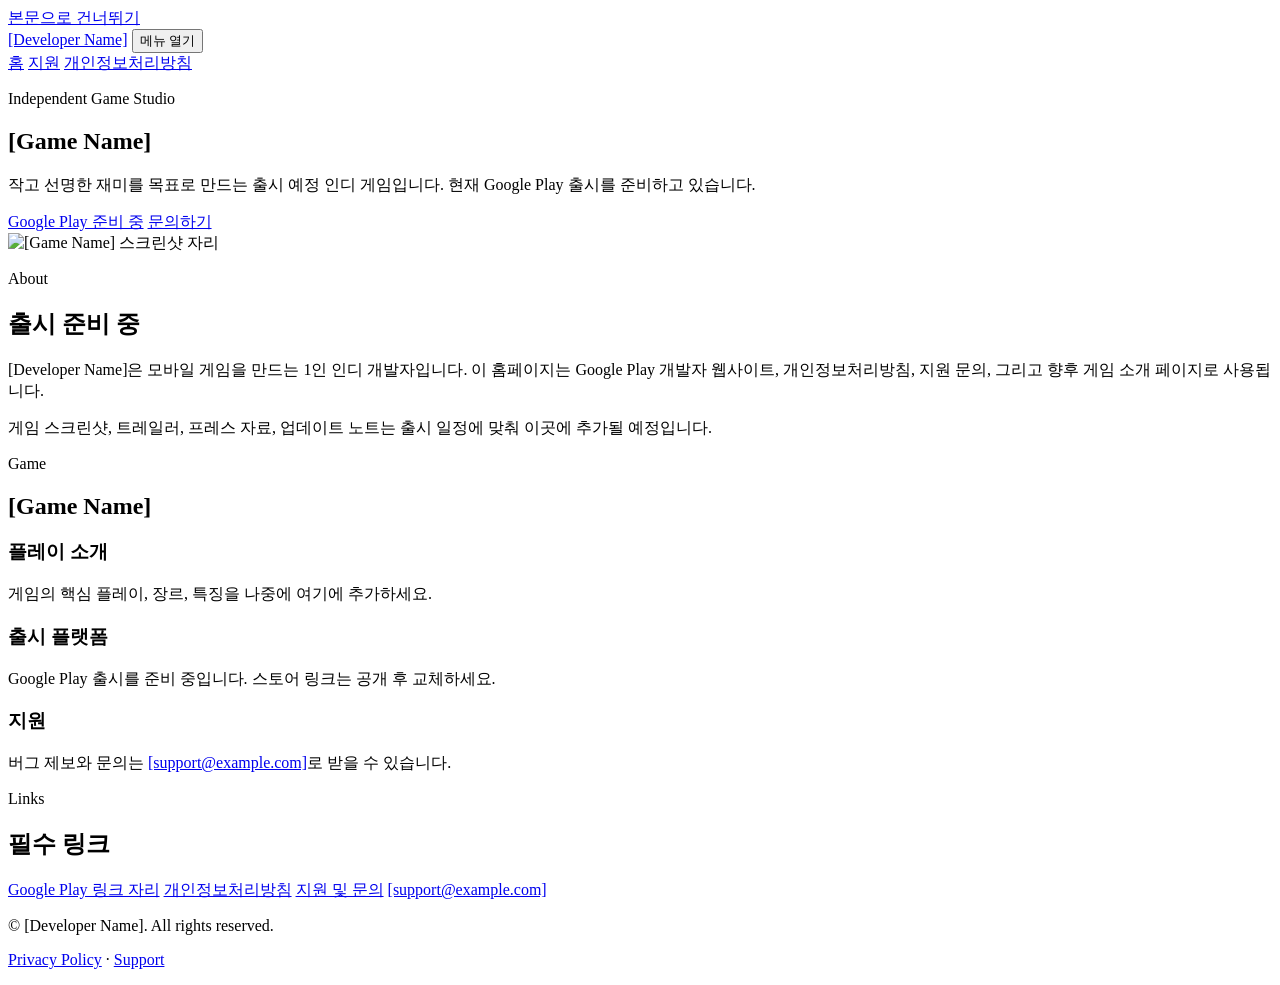
==== index.html @ 974b164f "init" ====
<!doctype html>
<html lang="ko">
<head>
  <meta charset="utf-8">
  <meta name="viewport" content="width=device-width, initial-scale=1">
  <meta name="description" content="[Developer Name]의 인디 게임 개발자 홈페이지입니다. 출시 예정 게임 [Game Name]과 지원 정보를 확인하세요.">
  <title>[Developer Name] | Indie Game Developer</title>
  <link rel="stylesheet" href="assets/css/styles.css">
</head>
<body>
  <a class="skip-link" href="#main">본문으로 건너뛰기</a>
  <header class="site-header">
    <nav class="nav" aria-label="주요 메뉴">
      <a class="brand" href="index.html">[Developer Name]</a>
      <button class="nav-toggle" type="button" aria-expanded="false" aria-controls="site-menu">
        <span class="nav-toggle-bar"></span>
        <span class="sr-only">메뉴 열기</span>
      </button>
      <div class="nav-links" id="site-menu">
        <a href="index.html" aria-current="page">홈</a>
        <a href="support.html">지원</a>
        <a href="privacy.html">개인정보처리방침</a>
      </div>
    </nav>
  </header>

  <main id="main">
    <section class="hero">
      <div class="hero-copy">
        <p class="eyebrow">Independent Game Studio</p>
        <h1>[Game Name]</h1>
        <p class="lead">작고 선명한 재미를 목표로 만드는 출시 예정 인디 게임입니다. 현재 Google Play 출시를 준비하고 있습니다.</p>
        <div class="hero-actions">
          <a class="button primary" href="[Google Play URL]" aria-label="[Game Name] Google Play 링크">Google Play 준비 중</a>
          <a class="button secondary" href="support.html">문의하기</a>
        </div>
      </div>
      <div class="hero-art" aria-label="[Game Name] 이미지 자리">
        <img src="assets/images/game-placeholder.svg" alt="[Game Name] 스크린샷 자리">
      </div>
    </section>

    <section class="section compact">
      <div class="section-heading">
        <p class="eyebrow">About</p>
        <h2>출시 준비 중</h2>
      </div>
      <div class="text-columns">
        <p>[Developer Name]은 모바일 게임을 만드는 1인 인디 개발자입니다. 이 홈페이지는 Google Play 개발자 웹사이트, 개인정보처리방침, 지원 문의, 그리고 향후 게임 소개 페이지로 사용됩니다.</p>
        <p>게임 스크린샷, 트레일러, 프레스 자료, 업데이트 노트는 출시 일정에 맞춰 이곳에 추가될 예정입니다.</p>
      </div>
    </section>

    <section class="section muted">
      <div class="section-heading">
        <p class="eyebrow">Game</p>
        <h2>[Game Name]</h2>
      </div>
      <div class="feature-grid">
        <article class="feature">
          <h3>플레이 소개</h3>
          <p>게임의 핵심 플레이, 장르, 특징을 나중에 여기에 추가하세요.</p>
        </article>
        <article class="feature">
          <h3>출시 플랫폼</h3>
          <p>Google Play 출시를 준비 중입니다. 스토어 링크는 공개 후 교체하세요.</p>
        </article>
        <article class="feature">
          <h3>지원</h3>
          <p>버그 제보와 문의는 <a href="mailto:[support@example.com]">[support@example.com]</a>로 받을 수 있습니다.</p>
        </article>
      </div>
    </section>

    <section class="section">
      <div class="section-heading">
        <p class="eyebrow">Links</p>
        <h2>필수 링크</h2>
      </div>
      <div class="link-list">
        <a href="[Google Play URL]">Google Play 링크 자리</a>
        <a href="privacy.html">개인정보처리방침</a>
        <a href="support.html">지원 및 문의</a>
        <a href="mailto:[support@example.com]">[support@example.com]</a>
      </div>
    </section>
  </main>

  <footer class="site-footer">
    <p>&copy; <span id="year"></span> [Developer Name]. All rights reserved.</p>
    <p><a href="privacy.html">Privacy Policy</a> · <a href="support.html">Support</a></p>
  </footer>

  <script src="assets/js/main.js"></script>
</body>
</html>
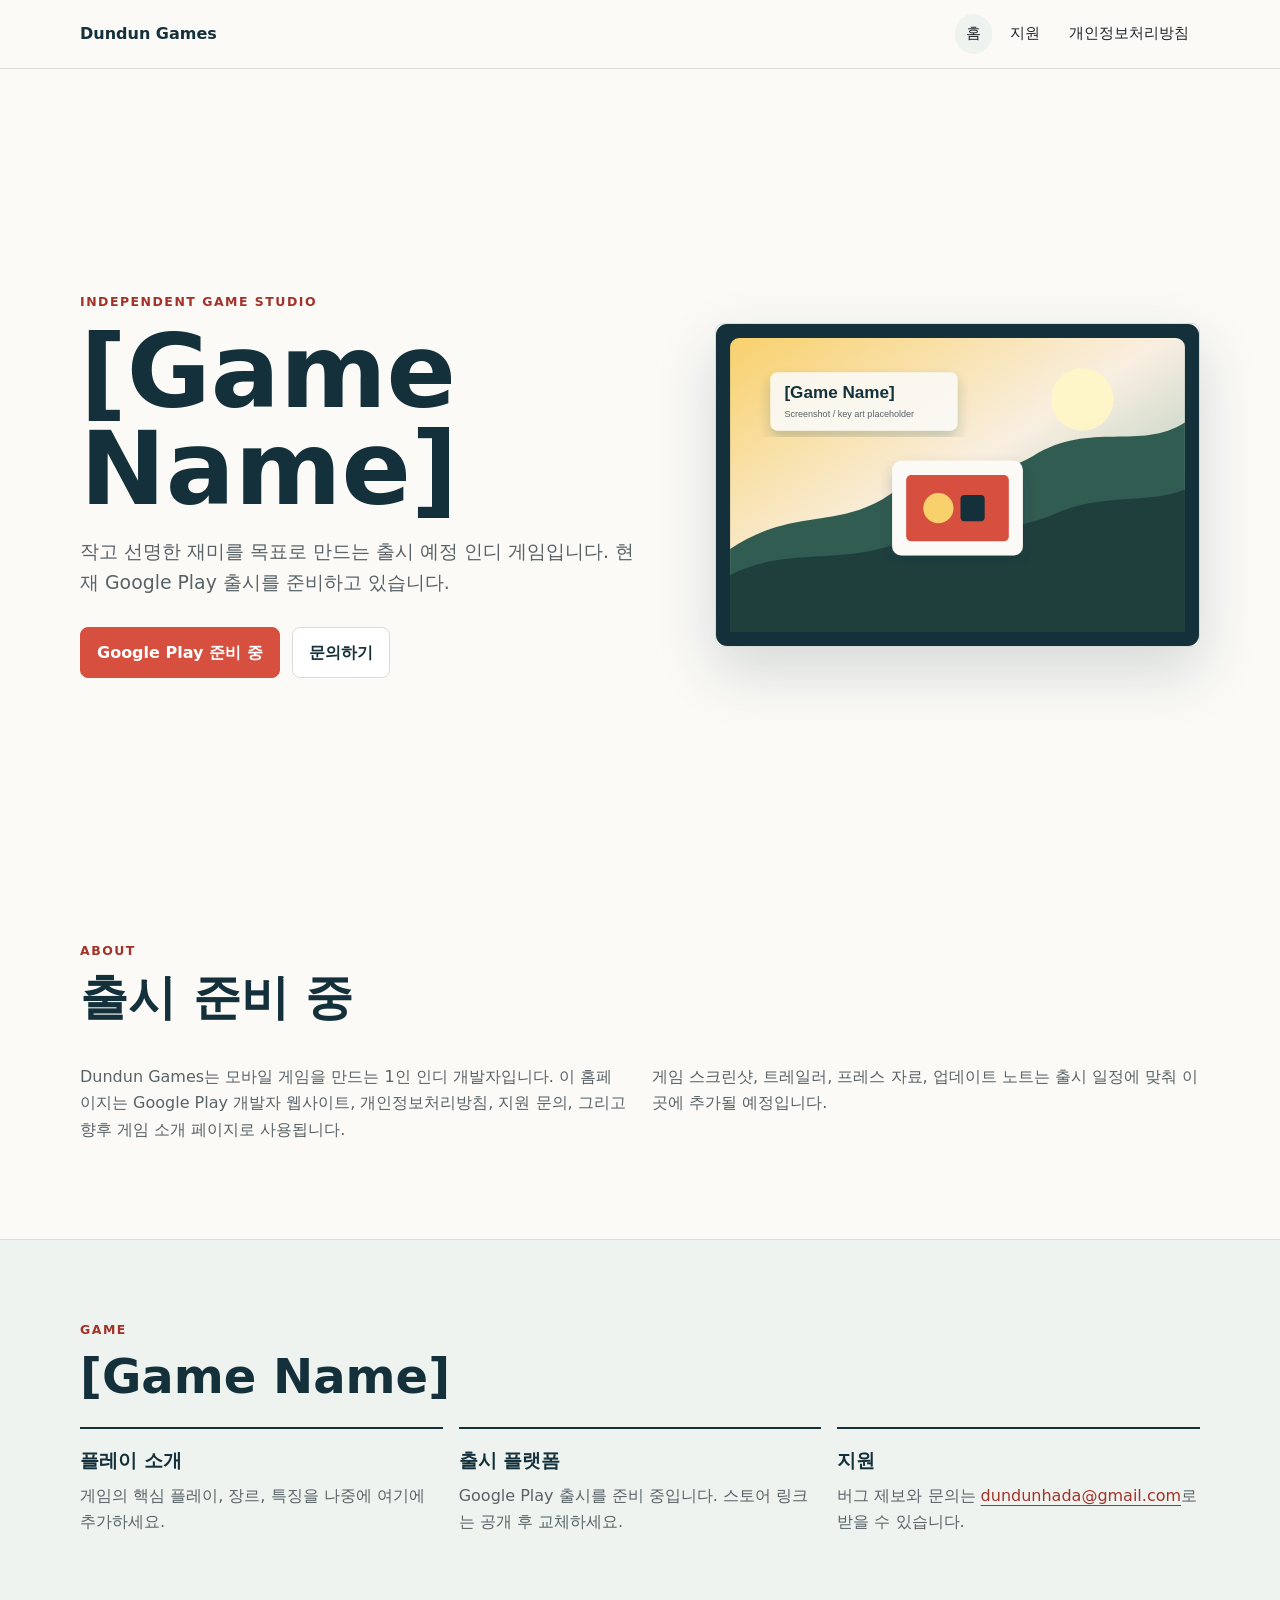
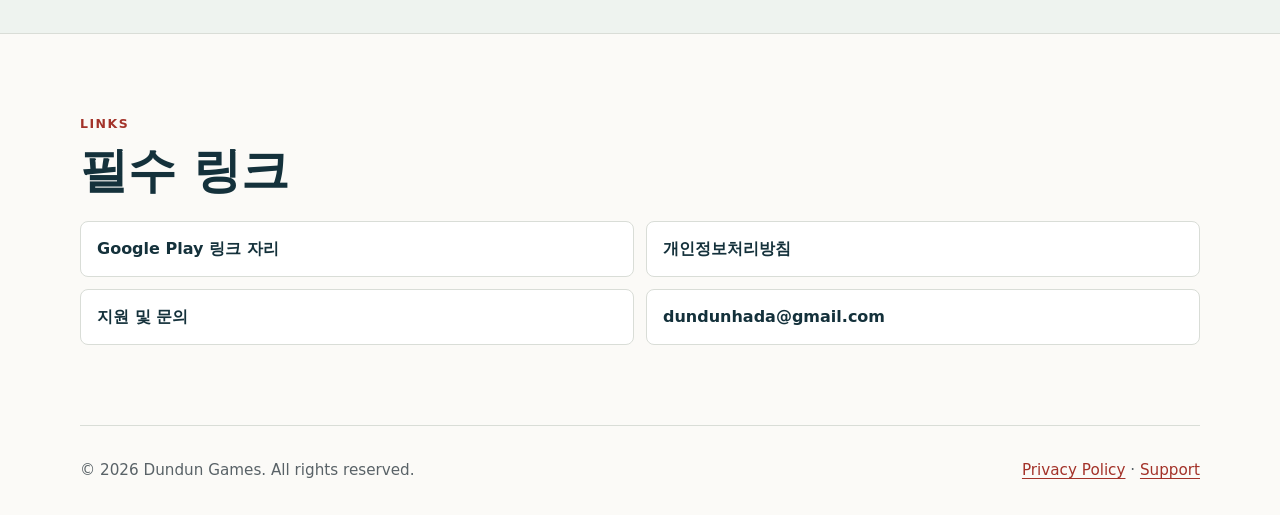
==== commit cce08bfa: "Update site branding for Dundun Games" ====
--- a/index.html
+++ b/index.html
@@ -3,15 +3,15 @@
 <head>
   <meta charset="utf-8">
   <meta name="viewport" content="width=device-width, initial-scale=1">
-  <meta name="description" content="[Developer Name]의 인디 게임 개발자 홈페이지입니다. 출시 예정 게임 [Game Name]과 지원 정보를 확인하세요.">
-  <title>[Developer Name] | Indie Game Developer</title>
+  <meta name="description" content="Dundun Games의 인디 게임 개발자 홈페이지입니다. 출시 예정 게임 [Game Name]과 지원 정보를 확인하세요.">
+  <title>Dundun Games | Indie Game Developer</title>
   <link rel="stylesheet" href="assets/css/styles.css">
 </head>
 <body>
   <a class="skip-link" href="#main">본문으로 건너뛰기</a>
   <header class="site-header">
     <nav class="nav" aria-label="주요 메뉴">
-      <a class="brand" href="index.html">[Developer Name]</a>
+      <a class="brand" href="index.html">Dundun Games</a>
       <button class="nav-toggle" type="button" aria-expanded="false" aria-controls="site-menu">
         <span class="nav-toggle-bar"></span>
         <span class="sr-only">메뉴 열기</span>
@@ -46,7 +46,7 @@
         <h2>출시 준비 중</h2>
       </div>
       <div class="text-columns">
-        <p>[Developer Name]은 모바일 게임을 만드는 1인 인디 개발자입니다. 이 홈페이지는 Google Play 개발자 웹사이트, 개인정보처리방침, 지원 문의, 그리고 향후 게임 소개 페이지로 사용됩니다.</p>
+        <p>Dundun Games는 모바일 게임을 만드는 1인 인디 개발자입니다. 이 홈페이지는 Google Play 개발자 웹사이트, 개인정보처리방침, 지원 문의, 그리고 향후 게임 소개 페이지로 사용됩니다.</p>
         <p>게임 스크린샷, 트레일러, 프레스 자료, 업데이트 노트는 출시 일정에 맞춰 이곳에 추가될 예정입니다.</p>
       </div>
     </section>
@@ -67,7 +67,7 @@
         </article>
         <article class="feature">
           <h3>지원</h3>
-          <p>버그 제보와 문의는 <a href="mailto:[support@example.com]">[support@example.com]</a>로 받을 수 있습니다.</p>
+          <p>버그 제보와 문의는 <a href="mailto:dundunhada@gmail.com">dundunhada@gmail.com</a>로 받을 수 있습니다.</p>
         </article>
       </div>
     </section>
@@ -81,13 +81,13 @@
         <a href="[Google Play URL]">Google Play 링크 자리</a>
         <a href="privacy.html">개인정보처리방침</a>
         <a href="support.html">지원 및 문의</a>
-        <a href="mailto:[support@example.com]">[support@example.com]</a>
+        <a href="mailto:dundunhada@gmail.com">dundunhada@gmail.com</a>
       </div>
     </section>
   </main>
 
   <footer class="site-footer">
-    <p>&copy; <span id="year"></span> [Developer Name]. All rights reserved.</p>
+    <p>&copy; <span id="year"></span> Dundun Games. All rights reserved.</p>
     <p><a href="privacy.html">Privacy Policy</a> · <a href="support.html">Support</a></p>
   </footer>
 
--- a/assets/css/styles.css
+++ b/assets/css/styles.css
@@ -0,0 +1,418 @@
+:root {
+  --bg: #fbfaf7;
+  --text: #1e2428;
+  --muted: #596267;
+  --line: #d9ddd7;
+  --panel: #ffffff;
+  --accent: #d64f3f;
+  --accent-dark: #a33229;
+  --ink: #14313b;
+  --soft: #eef3ef;
+  --focus: #176b87;
+  --max: 1120px;
+}
+
+* {
+  box-sizing: border-box;
+}
+
+html {
+  scroll-behavior: smooth;
+}
+
+body {
+  margin: 0;
+  background: var(--bg);
+  color: var(--text);
+  font-family: system-ui, -apple-system, BlinkMacSystemFont, "Segoe UI", sans-serif;
+  line-height: 1.65;
+}
+
+a {
+  color: var(--accent-dark);
+  text-decoration-thickness: 0.08em;
+  text-underline-offset: 0.22em;
+}
+
+img {
+  display: block;
+  max-width: 100%;
+}
+
+.skip-link {
+  position: absolute;
+  left: 1rem;
+  top: -4rem;
+  z-index: 20;
+  padding: 0.6rem 0.8rem;
+  background: var(--ink);
+  color: #fff;
+}
+
+.skip-link:focus {
+  top: 1rem;
+}
+
+.sr-only {
+  position: absolute;
+  width: 1px;
+  height: 1px;
+  padding: 0;
+  margin: -1px;
+  overflow: hidden;
+  clip: rect(0, 0, 0, 0);
+  white-space: nowrap;
+  border: 0;
+}
+
+.site-header {
+  position: sticky;
+  top: 0;
+  z-index: 10;
+  background: rgba(251, 250, 247, 0.92);
+  border-bottom: 1px solid var(--line);
+  backdrop-filter: blur(14px);
+}
+
+.nav {
+  width: min(var(--max), calc(100% - 2rem));
+  min-height: 68px;
+  margin: 0 auto;
+  display: flex;
+  align-items: center;
+  justify-content: space-between;
+  gap: 1rem;
+}
+
+.brand {
+  color: var(--ink);
+  font-weight: 800;
+  text-decoration: none;
+}
+
+.nav-links {
+  display: flex;
+  align-items: center;
+  gap: 0.4rem;
+}
+
+.nav-links a {
+  padding: 0.45rem 0.7rem;
+  color: var(--text);
+  text-decoration: none;
+  border-radius: 999px;
+  font-size: 0.95rem;
+}
+
+.nav-links a:hover,
+.nav-links a[aria-current="page"] {
+  background: var(--soft);
+}
+
+.nav-toggle {
+  display: none;
+  width: 42px;
+  height: 42px;
+  border: 1px solid var(--line);
+  border-radius: 8px;
+  background: var(--panel);
+}
+
+.nav-toggle-bar,
+.nav-toggle-bar::before,
+.nav-toggle-bar::after {
+  display: block;
+  width: 18px;
+  height: 2px;
+  margin: 0 auto;
+  background: var(--text);
+  content: "";
+}
+
+.nav-toggle-bar::before {
+  transform: translateY(-6px);
+}
+
+.nav-toggle-bar::after {
+  transform: translateY(4px);
+}
+
+.hero {
+  width: min(var(--max), calc(100% - 2rem));
+  min-height: calc(100vh - 68px);
+  margin: 0 auto;
+  display: grid;
+  grid-template-columns: minmax(0, 1fr) minmax(320px, 0.85fr);
+  align-items: center;
+  gap: clamp(2rem, 5vw, 5rem);
+  padding: clamp(3rem, 8vw, 6rem) 0;
+}
+
+.hero h1,
+.doc-header h1 {
+  margin: 0;
+  color: var(--ink);
+  font-size: clamp(3rem, 8vw, 6.4rem);
+  line-height: 0.95;
+  letter-spacing: 0;
+}
+
+.lead {
+  max-width: 680px;
+  color: var(--muted);
+  font-size: 1.18rem;
+}
+
+.lead.narrow {
+  max-width: 580px;
+}
+
+.eyebrow {
+  margin: 0 0 0.65rem;
+  color: var(--accent-dark);
+  font-size: 0.78rem;
+  font-weight: 800;
+  letter-spacing: 0.12em;
+  text-transform: uppercase;
+}
+
+.hero-actions {
+  display: flex;
+  flex-wrap: wrap;
+  gap: 0.75rem;
+  margin-top: 1.8rem;
+}
+
+.button {
+  display: inline-flex;
+  min-height: 44px;
+  align-items: center;
+  justify-content: center;
+  padding: 0.72rem 1rem;
+  border: 1px solid var(--line);
+  border-radius: 8px;
+  font-weight: 800;
+  text-decoration: none;
+}
+
+.button.primary {
+  background: var(--accent);
+  border-color: var(--accent);
+  color: #fff;
+}
+
+.button.secondary {
+  background: var(--panel);
+  color: var(--ink);
+}
+
+.hero-art {
+  position: relative;
+  min-width: 0;
+}
+
+.hero-art img {
+  width: 100%;
+  border: 1px solid var(--line);
+  border-radius: 8px;
+  box-shadow: 0 24px 60px rgba(20, 49, 59, 0.16);
+}
+
+.section {
+  width: min(var(--max), calc(100% - 2rem));
+  margin: 0 auto;
+  padding: clamp(3rem, 7vw, 5rem) 0;
+}
+
+.section.muted {
+  width: 100%;
+  max-width: none;
+  padding-inline: max(1rem, calc((100% - var(--max)) / 2));
+  background: var(--soft);
+  border-top: 1px solid var(--line);
+  border-bottom: 1px solid var(--line);
+}
+
+.section.compact {
+  padding-top: 2.5rem;
+}
+
+.section-heading {
+  max-width: 720px;
+  margin-bottom: 1.5rem;
+}
+
+.section-heading h2 {
+  margin: 0;
+  color: var(--ink);
+  font-size: clamp(1.8rem, 4vw, 3rem);
+  line-height: 1.08;
+}
+
+.text-columns {
+  display: grid;
+  grid-template-columns: repeat(2, minmax(0, 1fr));
+  gap: 1.5rem;
+  color: var(--muted);
+}
+
+.feature-grid {
+  display: grid;
+  grid-template-columns: repeat(3, minmax(0, 1fr));
+  gap: 1rem;
+}
+
+.feature {
+  padding: 1.1rem 0;
+  border-top: 2px solid var(--ink);
+}
+
+.feature h3 {
+  margin: 0 0 0.35rem;
+  color: var(--ink);
+}
+
+.feature p {
+  margin: 0;
+  color: var(--muted);
+}
+
+.link-list {
+  display: grid;
+  grid-template-columns: repeat(2, minmax(0, 1fr));
+  gap: 0.75rem;
+}
+
+.link-list a {
+  min-height: 56px;
+  display: flex;
+  align-items: center;
+  padding: 0.8rem 1rem;
+  background: var(--panel);
+  border: 1px solid var(--line);
+  border-radius: 8px;
+  color: var(--ink);
+  font-weight: 800;
+  text-decoration: none;
+}
+
+.document-page {
+  width: min(860px, calc(100% - 2rem));
+  margin: 0 auto;
+  padding: clamp(2.5rem, 7vw, 5rem) 0;
+}
+
+.doc-header {
+  margin-bottom: 2.5rem;
+}
+
+.doc-meta {
+  color: var(--muted);
+}
+
+.note {
+  padding: 1rem;
+  background: #fff7e8;
+  border: 1px solid #ecd8a4;
+  border-radius: 8px;
+  color: #5c4a15;
+}
+
+.policy section {
+  padding: 1.4rem 0;
+  border-top: 1px solid var(--line);
+}
+
+.policy h2 {
+  margin: 0 0 0.6rem;
+  color: var(--ink);
+  font-size: 1.35rem;
+}
+
+.policy p,
+.policy li,
+.check-list li {
+  color: var(--muted);
+}
+
+.check-list {
+  padding-left: 1.2rem;
+}
+
+.check-list li + li,
+.policy li + li {
+  margin-top: 0.35rem;
+}
+
+.site-footer {
+  width: min(var(--max), calc(100% - 2rem));
+  margin: 0 auto;
+  padding: 2rem 0;
+  display: flex;
+  justify-content: space-between;
+  gap: 1rem;
+  border-top: 1px solid var(--line);
+  color: var(--muted);
+  font-size: 0.95rem;
+}
+
+.site-footer p {
+  margin: 0;
+}
+
+:focus-visible {
+  outline: 3px solid var(--focus);
+  outline-offset: 3px;
+}
+
+@media (max-width: 820px) {
+  .nav {
+    flex-wrap: wrap;
+    padding: 0.75rem 0;
+  }
+
+  .nav-toggle {
+    display: inline-flex;
+    align-items: center;
+    justify-content: center;
+  }
+
+  .nav-links {
+    display: none;
+    width: 100%;
+    padding-bottom: 0.3rem;
+  }
+
+  .nav-links.is-open {
+    display: grid;
+    grid-template-columns: 1fr;
+  }
+
+  .nav-links a {
+    border-radius: 8px;
+  }
+
+  .hero {
+    min-height: auto;
+    grid-template-columns: 1fr;
+  }
+
+  .hero h1,
+  .doc-header h1 {
+    font-size: clamp(2.8rem, 17vw, 5rem);
+  }
+
+  .text-columns,
+  .feature-grid,
+  .link-list {
+    grid-template-columns: 1fr;
+  }
+
+  .site-footer {
+    display: block;
+  }
+
+  .site-footer p + p {
+    margin-top: 0.45rem;
+  }
+}
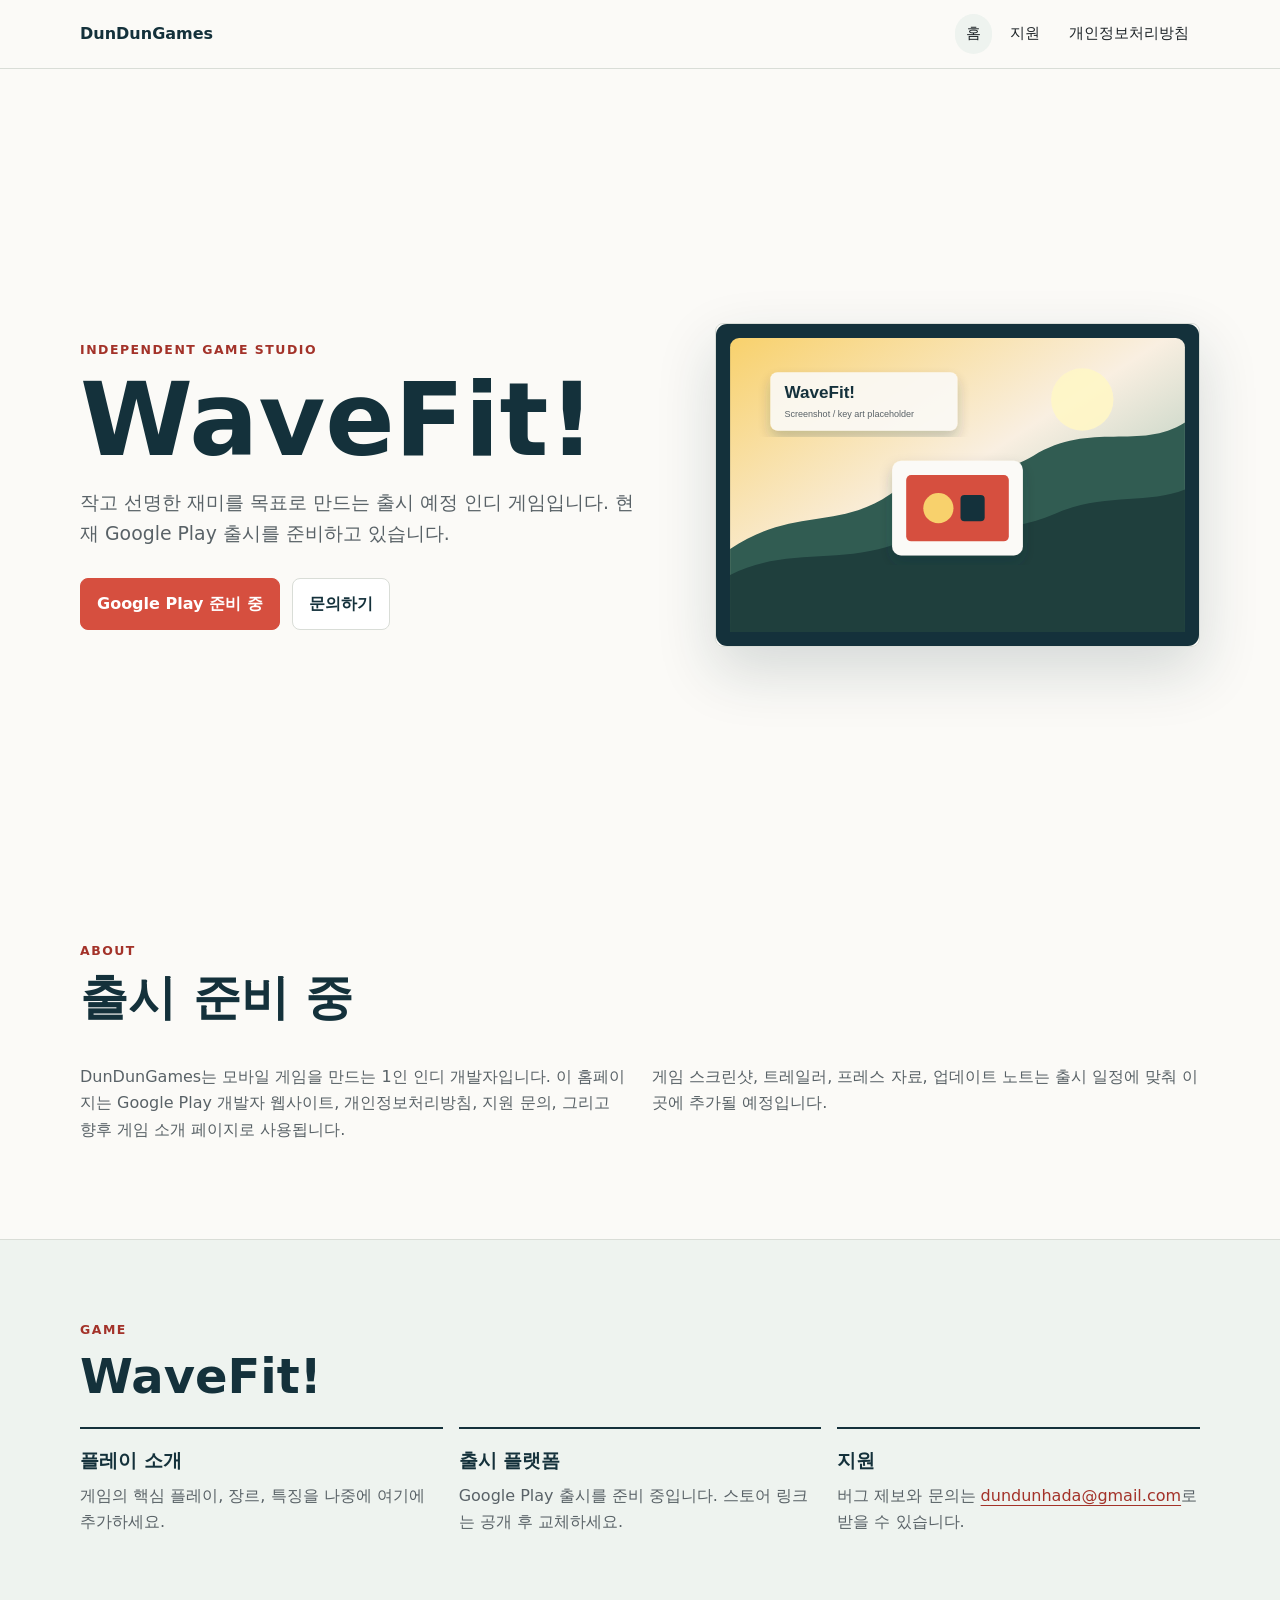
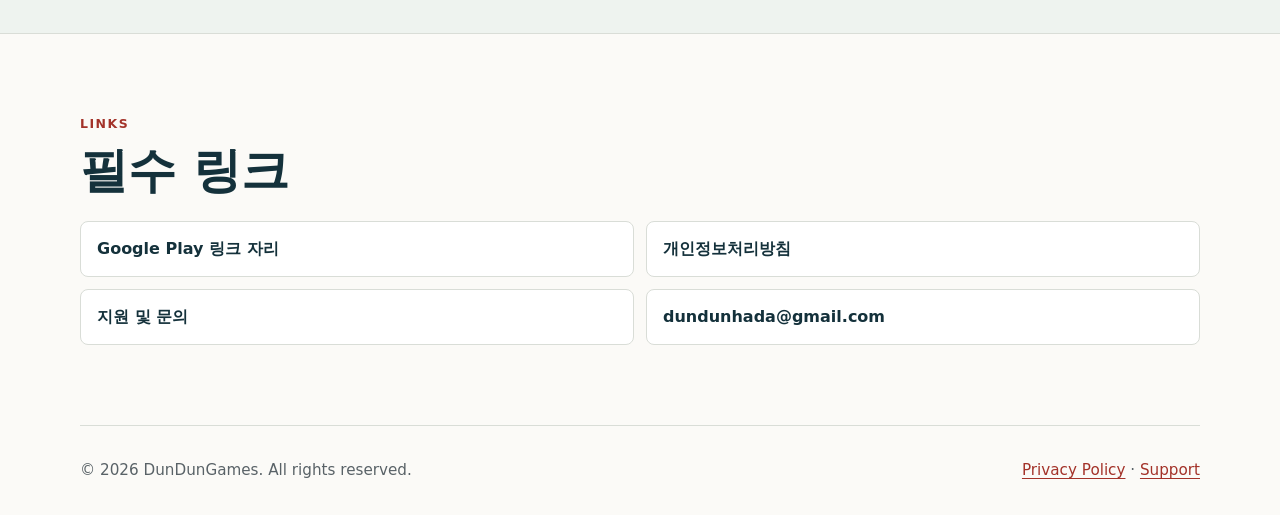
==== commit 1b7170f5: "Update privacy policy for WaveFit internal testing" ====
--- a/index.html
+++ b/index.html
@@ -3,15 +3,15 @@
 <head>
   <meta charset="utf-8">
   <meta name="viewport" content="width=device-width, initial-scale=1">
-  <meta name="description" content="Dundun Games의 인디 게임 개발자 홈페이지입니다. 출시 예정 게임 [Game Name]과 지원 정보를 확인하세요.">
-  <title>Dundun Games | Indie Game Developer</title>
+  <meta name="description" content="DunDunGames의 인디 게임 개발자 홈페이지입니다. 출시 예정 게임 WaveFit!과 지원 정보를 확인하세요.">
+  <title>DunDunGames | Indie Game Developer</title>
   <link rel="stylesheet" href="assets/css/styles.css">
 </head>
 <body>
   <a class="skip-link" href="#main">본문으로 건너뛰기</a>
   <header class="site-header">
     <nav class="nav" aria-label="주요 메뉴">
-      <a class="brand" href="index.html">Dundun Games</a>
+      <a class="brand" href="index.html">DunDunGames</a>
       <button class="nav-toggle" type="button" aria-expanded="false" aria-controls="site-menu">
         <span class="nav-toggle-bar"></span>
         <span class="sr-only">메뉴 열기</span>
@@ -28,15 +28,15 @@
     <section class="hero">
       <div class="hero-copy">
         <p class="eyebrow">Independent Game Studio</p>
-        <h1>[Game Name]</h1>
+        <h1>WaveFit!</h1>
         <p class="lead">작고 선명한 재미를 목표로 만드는 출시 예정 인디 게임입니다. 현재 Google Play 출시를 준비하고 있습니다.</p>
         <div class="hero-actions">
-          <a class="button primary" href="[Google Play URL]" aria-label="[Game Name] Google Play 링크">Google Play 준비 중</a>
+          <a class="button primary" href="[Google Play URL]" aria-label="WaveFit! Google Play 링크">Google Play 준비 중</a>
           <a class="button secondary" href="support.html">문의하기</a>
         </div>
       </div>
-      <div class="hero-art" aria-label="[Game Name] 이미지 자리">
-        <img src="assets/images/game-placeholder.svg" alt="[Game Name] 스크린샷 자리">
+      <div class="hero-art" aria-label="WaveFit! 이미지 자리">
+        <img src="assets/images/game-placeholder.svg" alt="WaveFit! 스크린샷 자리">
       </div>
     </section>
 
@@ -46,7 +46,7 @@
         <h2>출시 준비 중</h2>
       </div>
       <div class="text-columns">
-        <p>Dundun Games는 모바일 게임을 만드는 1인 인디 개발자입니다. 이 홈페이지는 Google Play 개발자 웹사이트, 개인정보처리방침, 지원 문의, 그리고 향후 게임 소개 페이지로 사용됩니다.</p>
+        <p>DunDunGames는 모바일 게임을 만드는 1인 인디 개발자입니다. 이 홈페이지는 Google Play 개발자 웹사이트, 개인정보처리방침, 지원 문의, 그리고 향후 게임 소개 페이지로 사용됩니다.</p>
         <p>게임 스크린샷, 트레일러, 프레스 자료, 업데이트 노트는 출시 일정에 맞춰 이곳에 추가될 예정입니다.</p>
       </div>
     </section>
@@ -54,7 +54,7 @@
     <section class="section muted">
       <div class="section-heading">
         <p class="eyebrow">Game</p>
-        <h2>[Game Name]</h2>
+        <h2>WaveFit!</h2>
       </div>
       <div class="feature-grid">
         <article class="feature">
@@ -87,7 +87,7 @@
   </main>
 
   <footer class="site-footer">
-    <p>&copy; <span id="year"></span> Dundun Games. All rights reserved.</p>
+    <p>&copy; <span id="year"></span> DunDunGames. All rights reserved.</p>
     <p><a href="privacy.html">Privacy Policy</a> · <a href="support.html">Support</a></p>
   </footer>
 
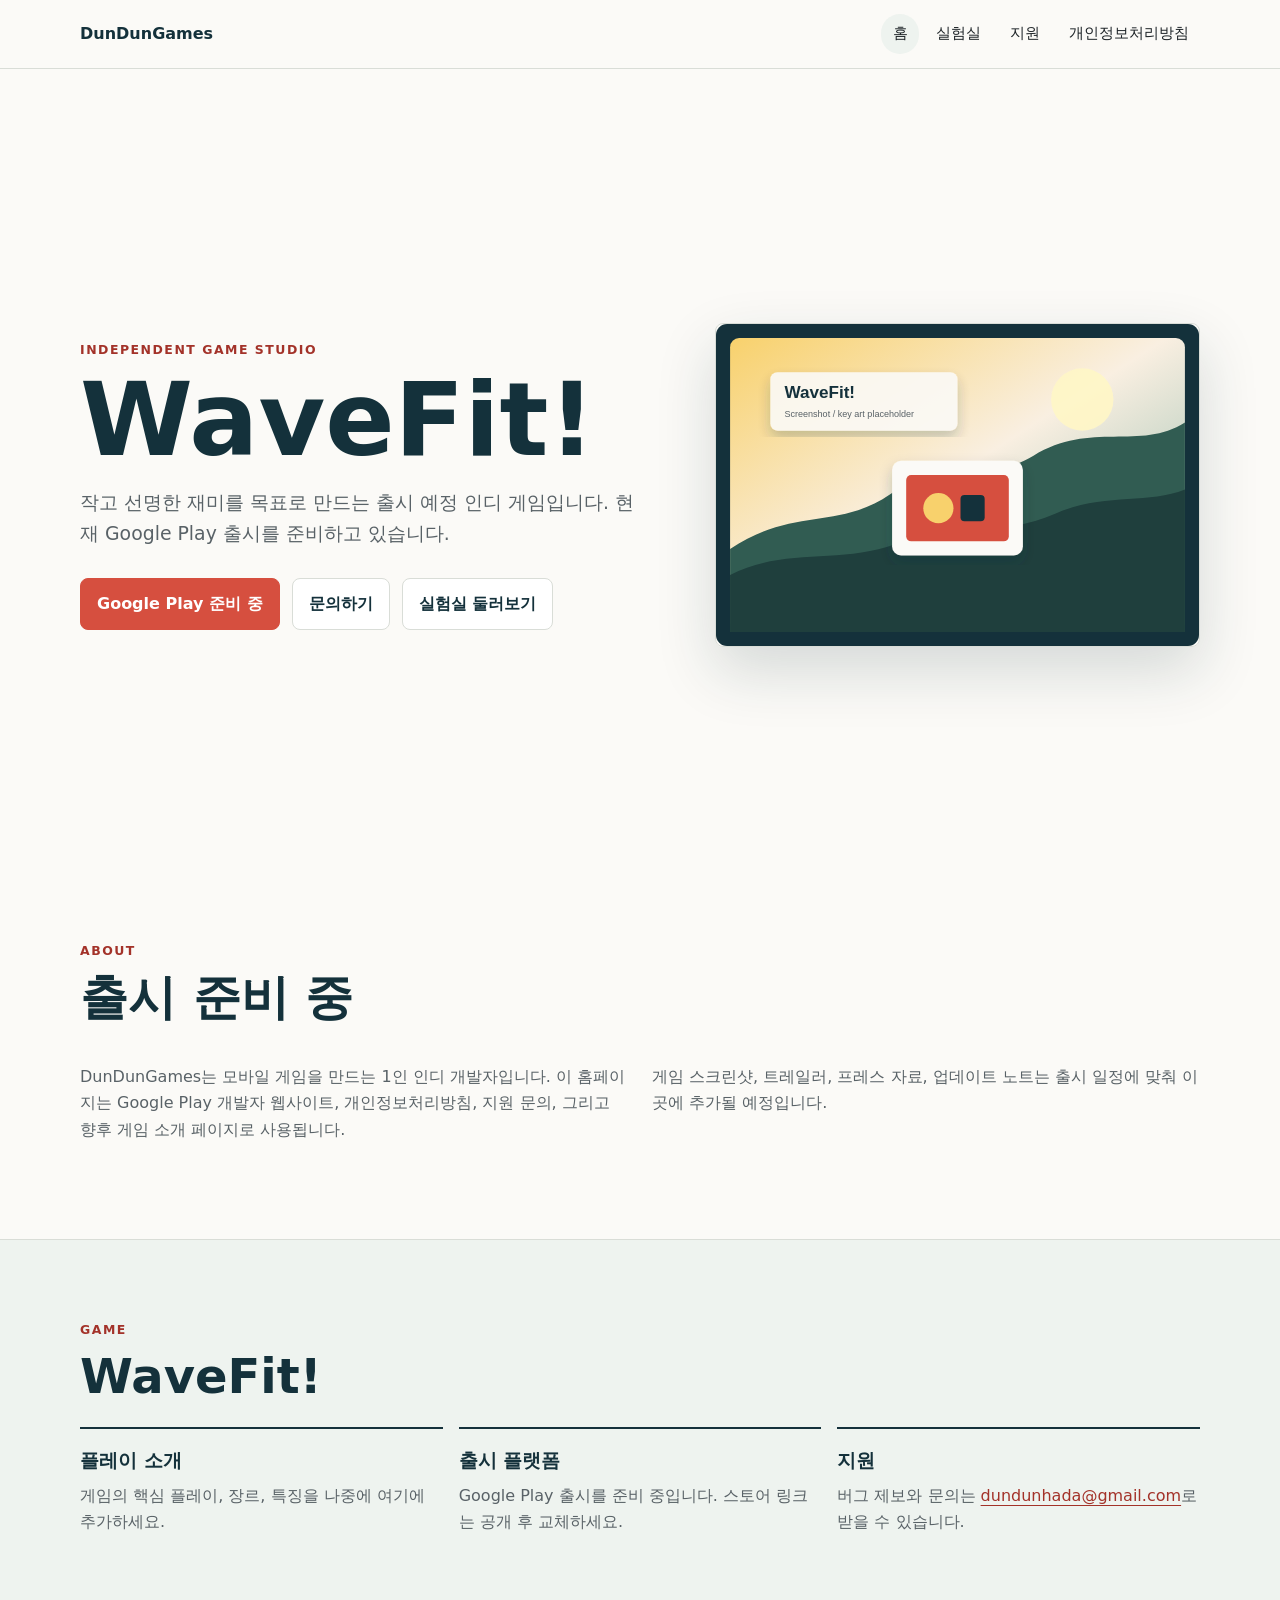
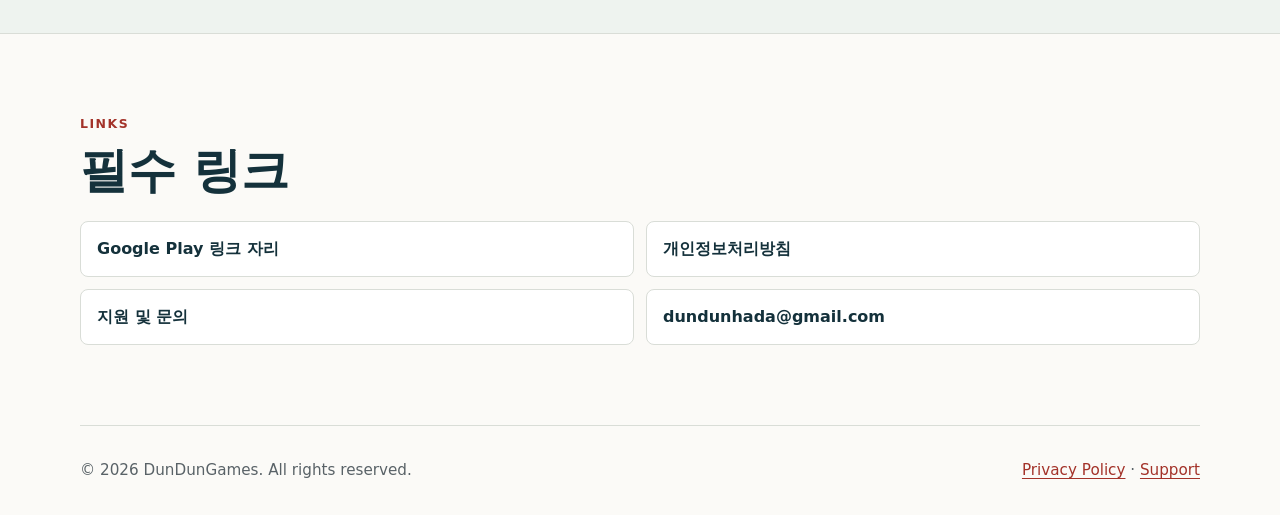
==== commit 826cb389: "Add lab and KMA weather window experiment" ====
--- a/index.html
+++ b/index.html
@@ -18,6 +18,7 @@
       </button>
       <div class="nav-links" id="site-menu">
         <a href="index.html" aria-current="page">홈</a>
+        <a href="lab/">실험실</a>
         <a href="support.html">지원</a>
         <a href="privacy.html">개인정보처리방침</a>
       </div>
@@ -33,6 +34,7 @@
         <div class="hero-actions">
           <a class="button primary" href="[Google Play URL]" aria-label="WaveFit! Google Play 링크">Google Play 준비 중</a>
           <a class="button secondary" href="support.html">문의하기</a>
+          <a class="button secondary" href="lab/">실험실 둘러보기</a>
         </div>
       </div>
       <div class="hero-art" aria-label="WaveFit! 이미지 자리">
--- a/assets/css/styles.css
+++ b/assets/css/styles.css
@@ -296,6 +296,87 @@
   text-decoration: none;
 }
 
+.lab-hero {
+  width: min(var(--max), calc(100% - 2rem));
+  margin: 0 auto;
+  padding: clamp(4rem, 10vw, 8rem) 0 clamp(2.5rem, 6vw, 4rem);
+}
+
+.lab-hero h1 {
+  max-width: 860px;
+  margin: 0;
+  color: var(--ink);
+  font-size: clamp(3rem, 9vw, 7rem);
+  line-height: 0.95;
+  letter-spacing: -0.055em;
+}
+
+.project-grid {
+  width: min(var(--max), calc(100% - 2rem));
+  margin: 0 auto;
+  padding: 0 0 clamp(4rem, 10vw, 8rem);
+  display: grid;
+  grid-template-columns: repeat(2, minmax(0, 1fr));
+  gap: 1rem;
+}
+
+.project-card {
+  min-height: 320px;
+  display: flex;
+  flex-direction: column;
+  justify-content: space-between;
+  padding: clamp(1.4rem, 4vw, 2.4rem);
+  overflow: hidden;
+  color: var(--ink);
+  background: var(--panel);
+  border: 1px solid var(--line);
+  border-radius: 16px;
+  text-decoration: none;
+  transition: transform 180ms ease, box-shadow 180ms ease;
+}
+
+.project-card:hover {
+  transform: translateY(-4px);
+  box-shadow: 0 24px 60px rgba(20, 49, 59, 0.12);
+}
+
+.project-card.weather-project {
+  background:
+    radial-gradient(circle at 76% 23%, #ffe59a 0 8%, transparent 8.5%),
+    linear-gradient(155deg, #9dd7ee 0 52%, #e9d5b5 52% 100%);
+}
+
+.project-number {
+  font-size: 0.78rem;
+  font-weight: 800;
+  letter-spacing: 0.12em;
+  text-transform: uppercase;
+}
+
+.project-card h2 {
+  margin: 0;
+  font-size: clamp(2rem, 5vw, 4rem);
+  line-height: 1;
+  letter-spacing: -0.045em;
+}
+
+.project-card p {
+  max-width: 480px;
+  margin: 0.8rem 0 0;
+}
+
+.project-arrow {
+  align-self: flex-end;
+  font-size: 2rem;
+}
+
+.project-card.coming-soon {
+  justify-content: center;
+  color: var(--muted);
+  background: transparent;
+  border-style: dashed;
+}
+
 .document-page {
   width: min(860px, calc(100% - 2rem));
   margin: 0 auto;
@@ -404,7 +485,8 @@
 
   .text-columns,
   .feature-grid,
-  .link-list {
+  .link-list,
+  .project-grid {
     grid-template-columns: 1fr;
   }
 
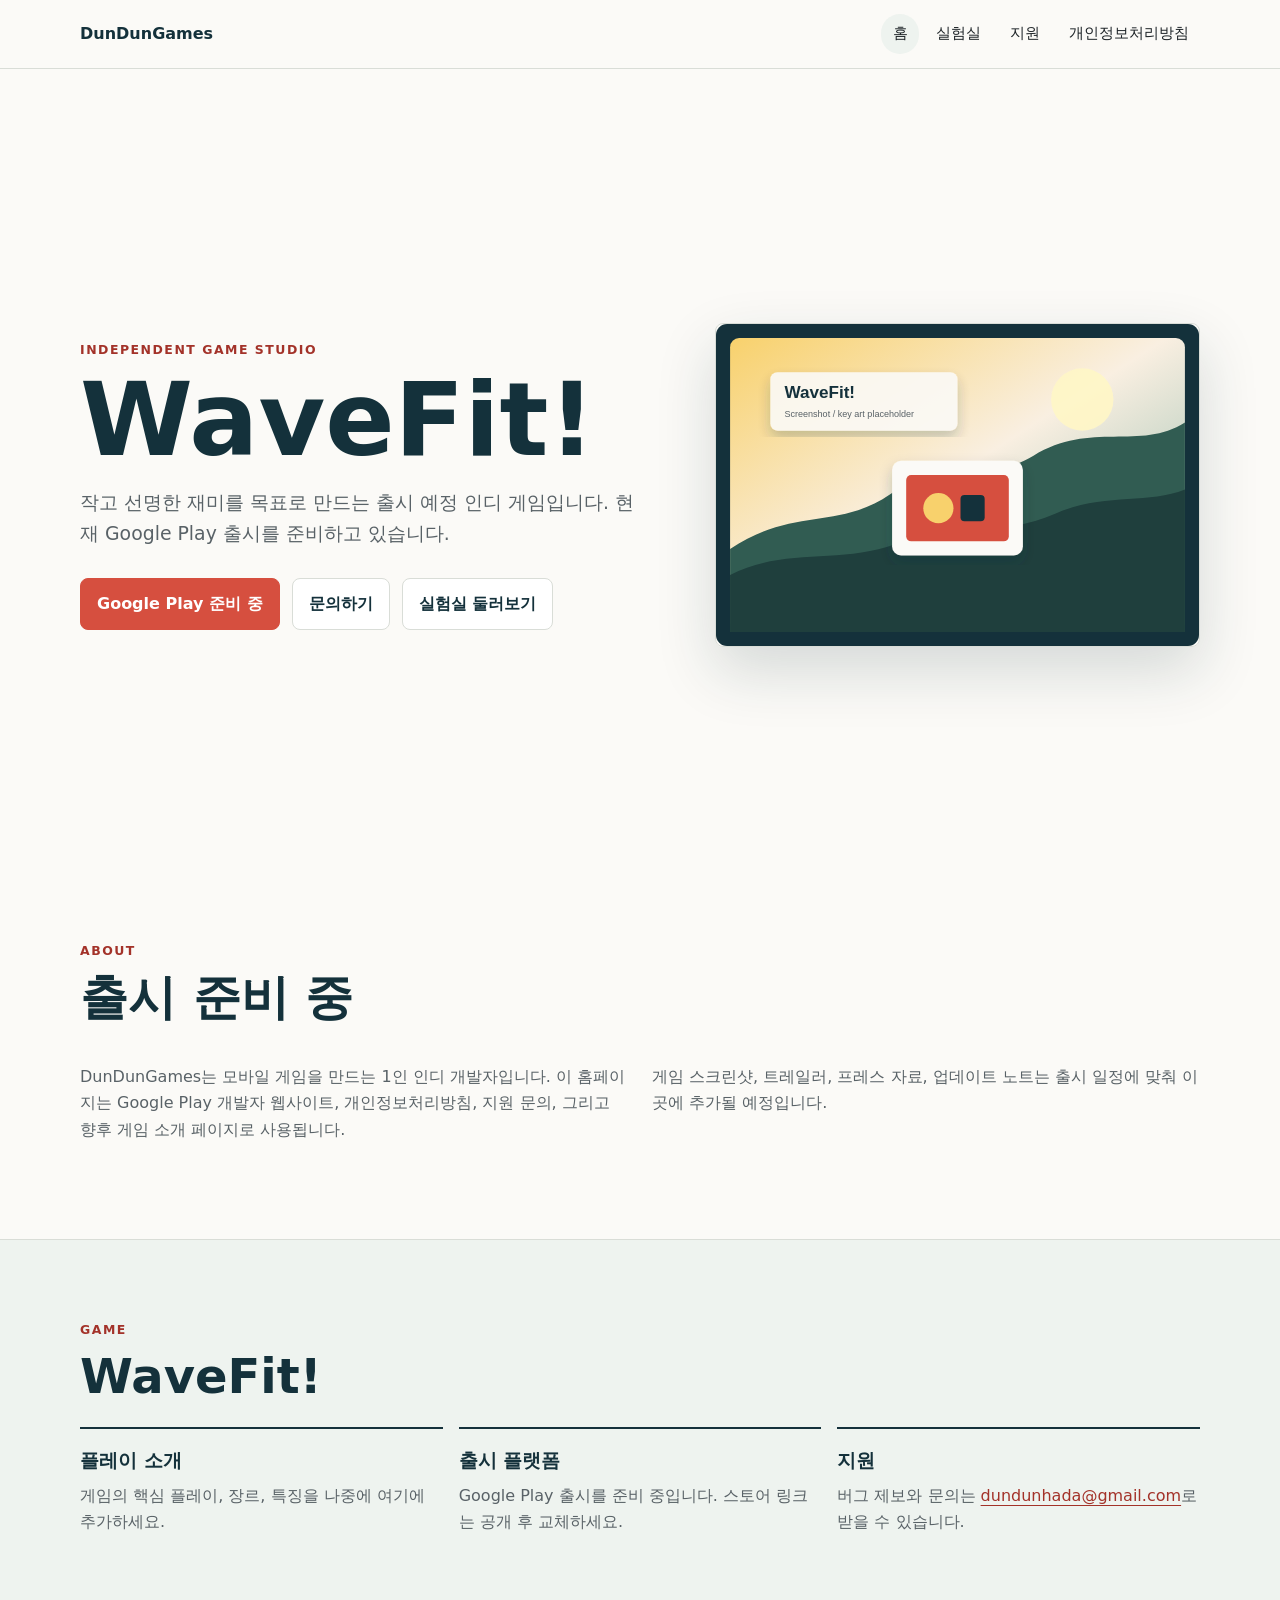
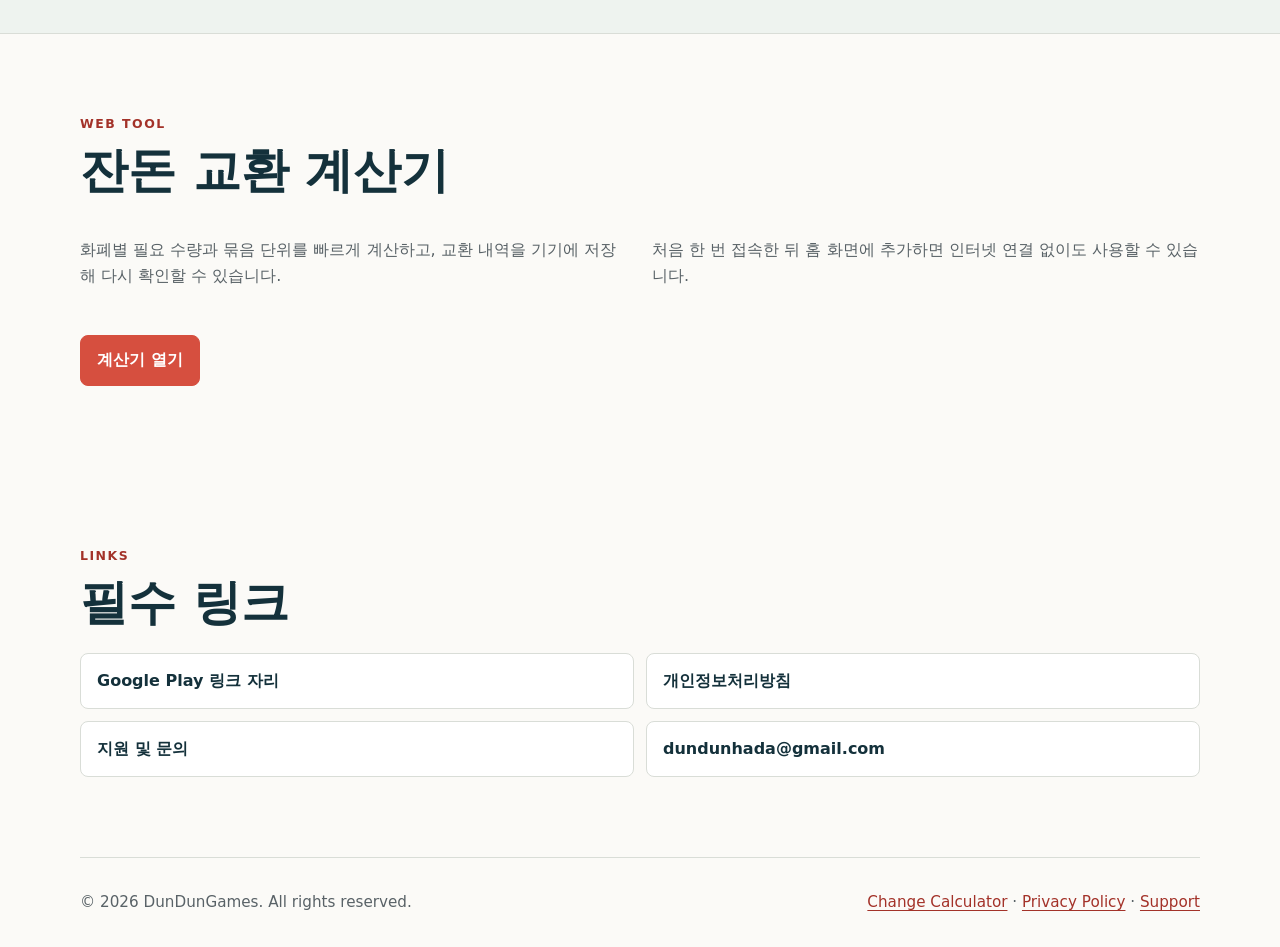
==== commit 385956da: "Add offline change calculator" ====
--- a/index.html
+++ b/index.html
@@ -76,6 +76,20 @@
 
     <section class="section">
       <div class="section-heading">
+        <p class="eyebrow">Web Tool</p>
+        <h2>잔돈 교환 계산기</h2>
+      </div>
+      <div class="text-columns">
+        <p>화폐별 필요 수량과 묶음 단위를 빠르게 계산하고, 교환 내역을 기기에 저장해 다시 확인할 수 있습니다.</p>
+        <p>처음 한 번 접속한 뒤 홈 화면에 추가하면 인터넷 연결 없이도 사용할 수 있습니다.</p>
+      </div>
+      <div class="hero-actions">
+        <a class="button primary" href="lab/change-calculator/">계산기 열기</a>
+      </div>
+    </section>
+
+    <section class="section">
+      <div class="section-heading">
         <p class="eyebrow">Links</p>
         <h2>필수 링크</h2>
       </div>
@@ -90,7 +104,7 @@
 
   <footer class="site-footer">
     <p>&copy; <span id="year"></span> DunDunGames. All rights reserved.</p>
-    <p><a href="privacy.html">Privacy Policy</a> · <a href="support.html">Support</a></p>
+    <p><a href="lab/change-calculator/">Change Calculator</a> · <a href="privacy.html">Privacy Policy</a> · <a href="support.html">Support</a></p>
   </footer>
 
   <script src="assets/js/main.js"></script>
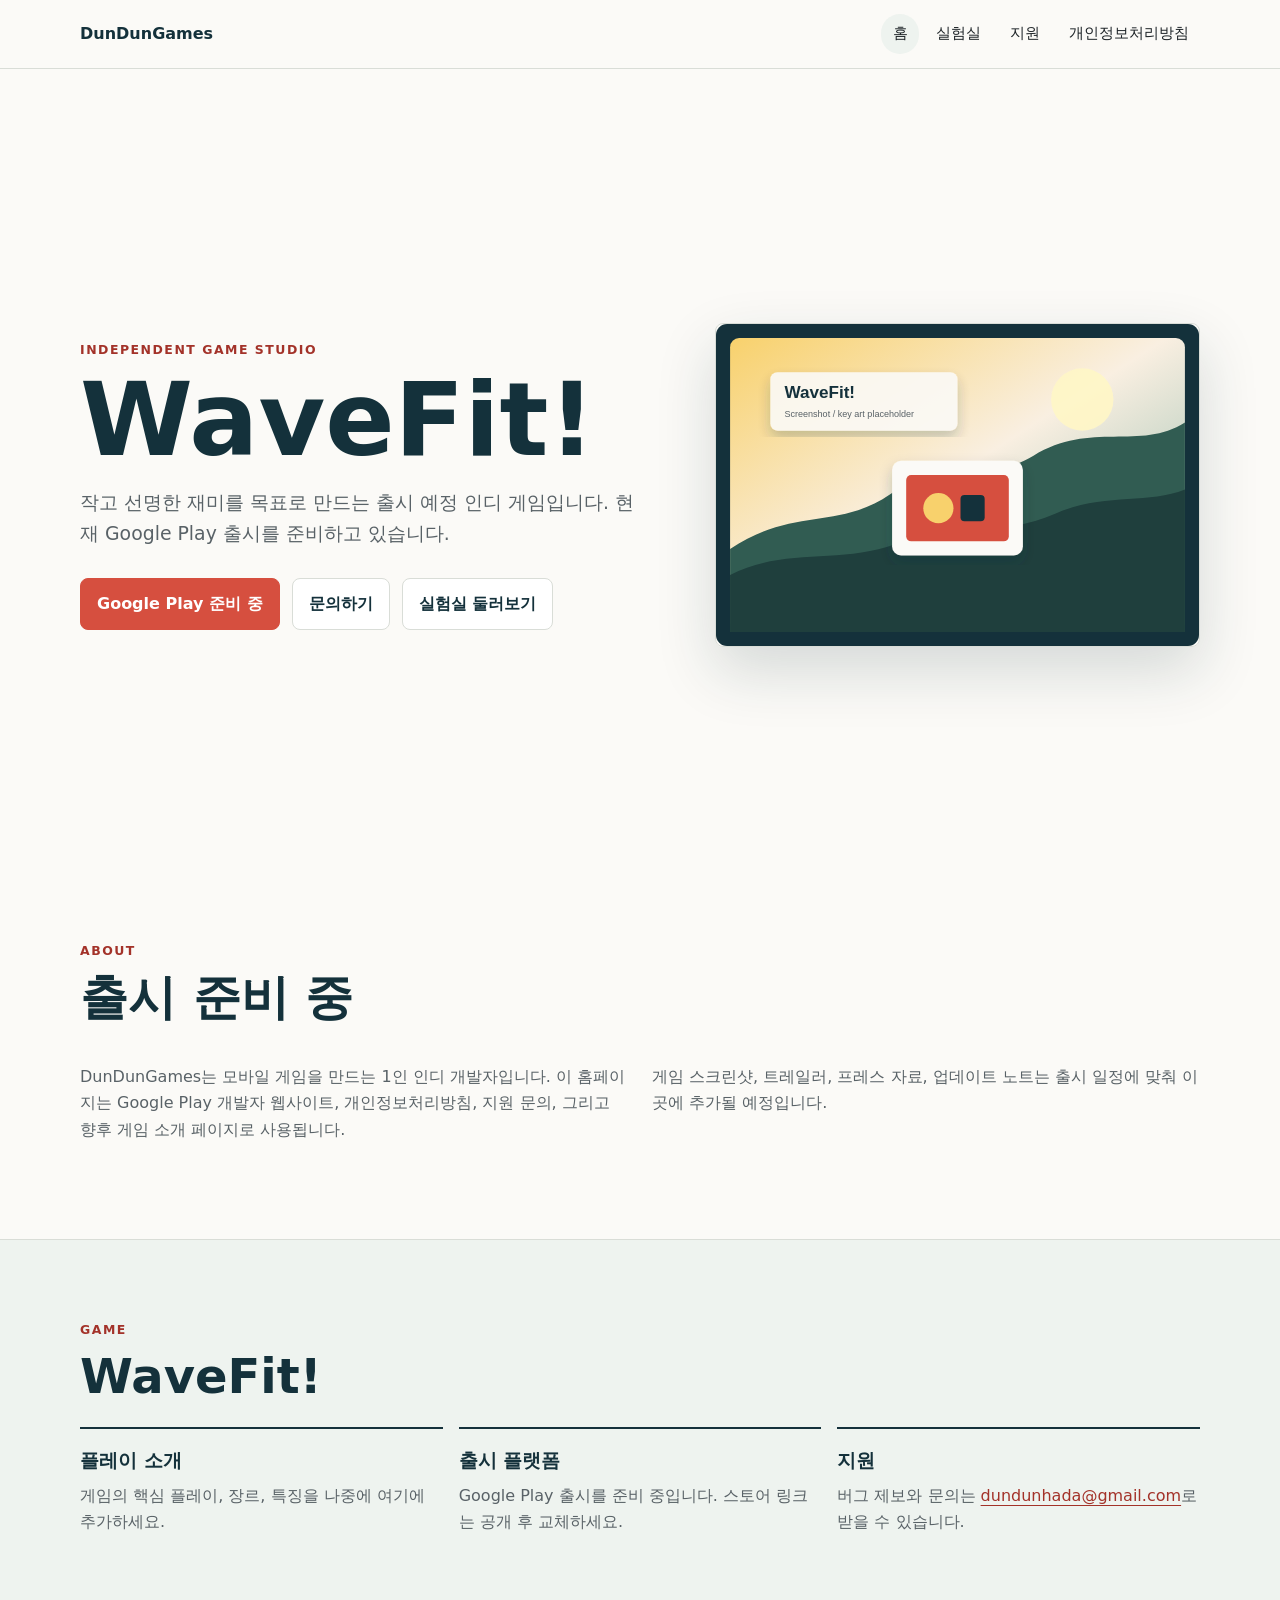
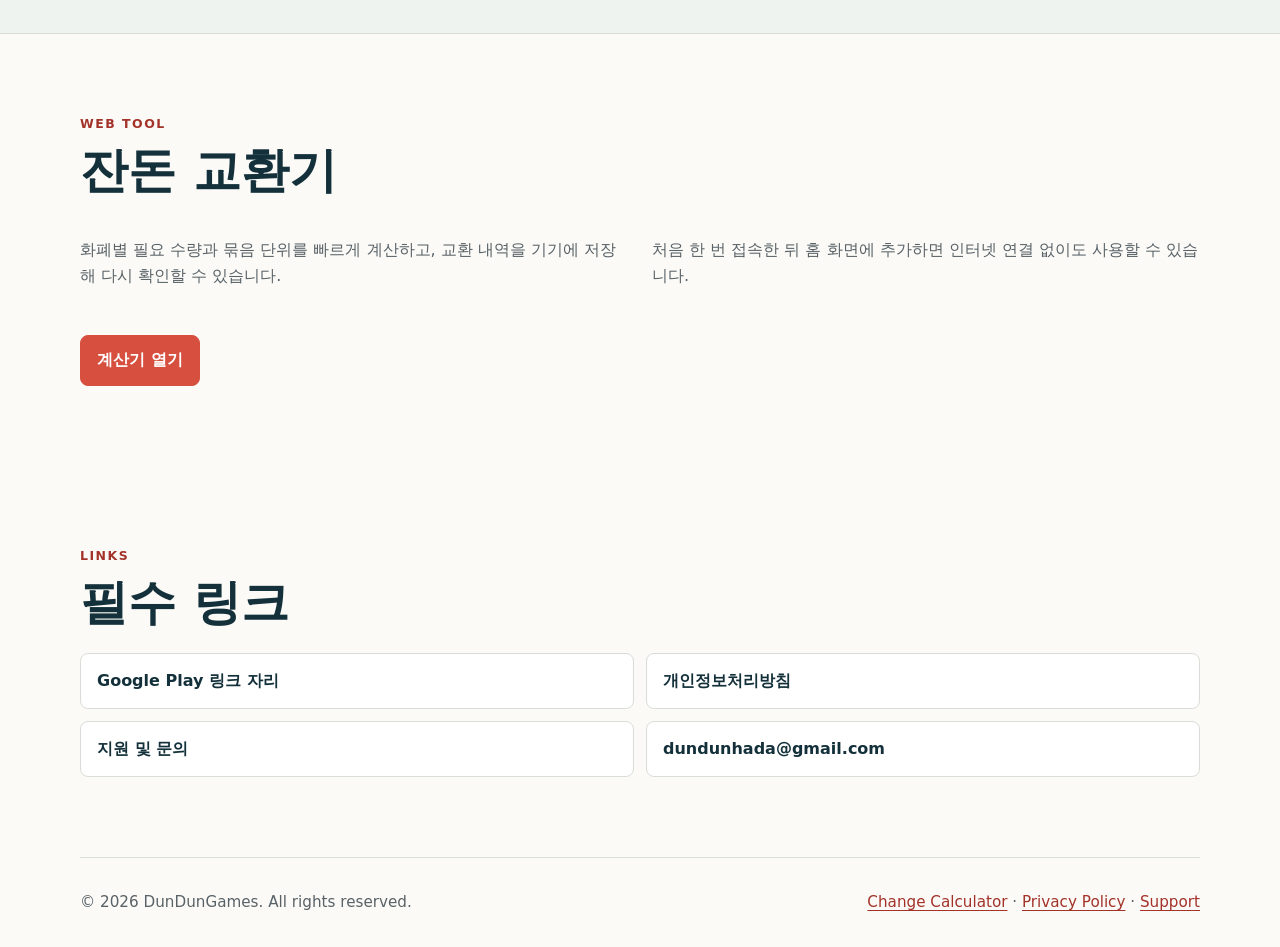
==== commit b91eb576: "Keep exchange total visible and compact layout" ====
--- a/index.html
+++ b/index.html
@@ -77,7 +77,7 @@
     <section class="section">
       <div class="section-heading">
         <p class="eyebrow">Web Tool</p>
-        <h2>잔돈 교환 계산기</h2>
+        <h2>잔돈 교환기</h2>
       </div>
       <div class="text-columns">
         <p>화폐별 필요 수량과 묶음 단위를 빠르게 계산하고, 교환 내역을 기기에 저장해 다시 확인할 수 있습니다.</p>
